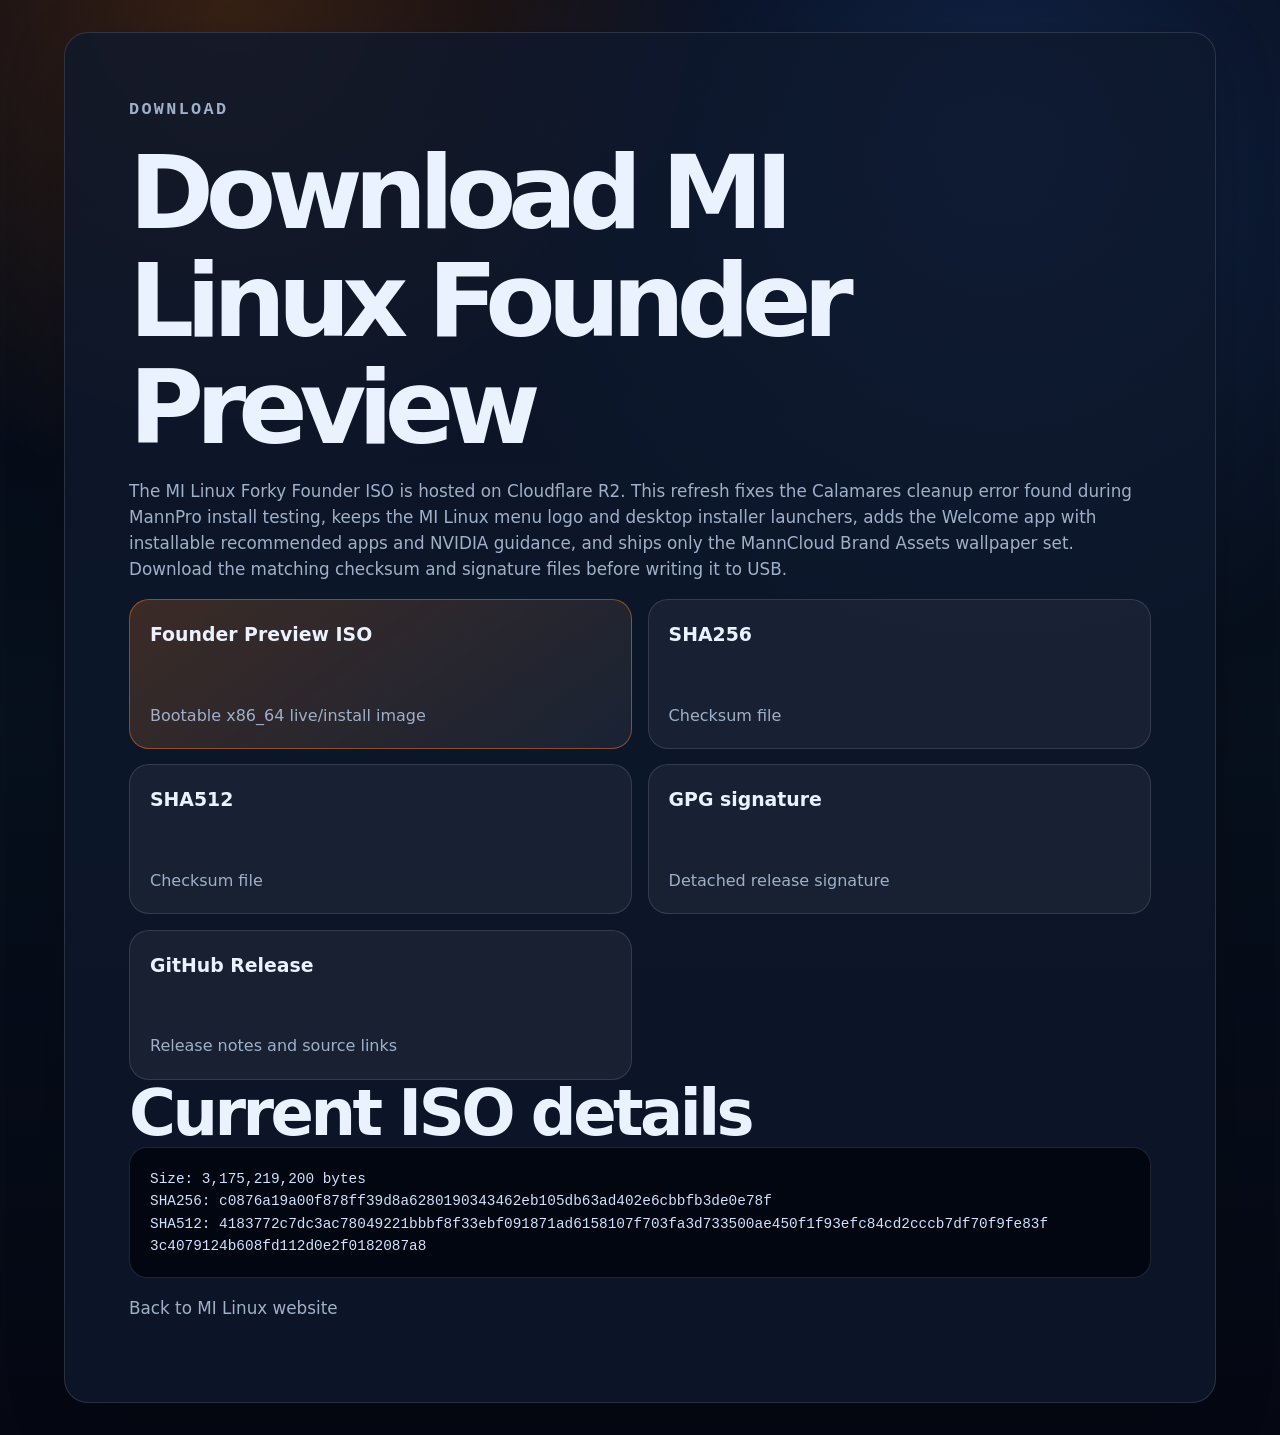
==== website/download.html @ e1844ff9 "Publish MI Linux downloads through Cloudflare R2" ====
<!doctype html>
<html lang="en">
<head>
  <meta charset="utf-8">
  <meta name="viewport" content="width=device-width, initial-scale=1">
  <title>Download MI Linux</title>
  <link rel="stylesheet" href="style.css">
</head>
<body>
  <main class="panel" style="margin-top:2rem">
    <p class="eyebrow">Download</p>
    <h1>Download MI Linux Founder Preview</h1>
    <p>The MI Linux Forky Founder ISO is hosted on Cloudflare R2. This refresh fixes the Calamares cleanup error found during MannPro install testing, keeps the MI Linux menu logo and desktop installer launchers, adds the Welcome app with installable recommended apps and NVIDIA guidance, and ships only the MannCloud Brand Assets wallpaper set. Download the matching checksum and signature files before writing it to USB.</p>
    <div class="download-grid">
      <a class="download-card highlight" href="https://pub-8cb27617fff04109ab14c6a58945ce2d.r2.dev/founder-preview/mi-linux-forky-founder-amd64.iso"><strong>Founder Preview ISO</strong><span>Bootable x86_64 live/install image</span></a>
      <a class="download-card" href="https://pub-8cb27617fff04109ab14c6a58945ce2d.r2.dev/founder-preview/mi-linux-forky-founder-amd64.iso.sha256"><strong>SHA256</strong><span>Checksum file</span></a>
      <a class="download-card" href="https://pub-8cb27617fff04109ab14c6a58945ce2d.r2.dev/founder-preview/mi-linux-forky-founder-amd64.iso.sha512"><strong>SHA512</strong><span>Checksum file</span></a>
      <a class="download-card" href="https://pub-8cb27617fff04109ab14c6a58945ce2d.r2.dev/founder-preview/mi-linux-forky-founder-amd64.iso.sig"><strong>GPG signature</strong><span>Detached release signature</span></a>
      <a class="download-card" href="https://github.com/robertlmann02/mi-linux/releases/tag/v0.1.0-founder-preview"><strong>GitHub Release</strong><span>Release notes and source links</span></a>
    </div>
    <h2>Current ISO details</h2>
    <pre class="code">Size: 3,175,219,200 bytes
SHA256: c0876a19a00f878ff39d8a6280190343<wbr>462eb105db63ad402e6cbbfb3de0e78f
SHA512: 4183772c7dc3ac78049221bbbf8f33ebf091871ad6158107<wbr>f703fa3d733500ae450f1f93efc84cd2cccb7df70f9fe83f<wbr>3c4079124b608fd112d0e2f0182087a8</pre>
    <p><a href="index.html">Back to MI Linux website</a></p>
  </main>
</body>
</html>
---- website/style.css ----
:root {
  --bg: #050813;
  --bg-2: #0b1222;
  --panel: rgba(15, 25, 45, 0.78);
  --panel-strong: rgba(20, 31, 54, 0.94);
  --text: #eaf2ff;
  --muted: #9fb0ca;
  --faint: #61708a;
  --orange: #ff821c;
  --orange-2: #ffb14f;
  --blue: #3b82f6;
  --line: rgba(255,255,255,0.12);
  --shadow: 0 24px 80px rgba(0,0,0,0.42);
  --radius: 24px;
  color-scheme: dark;
}
* { box-sizing: border-box; }
html { scroll-behavior: smooth; }
body {
  margin: 0;
  font-family: Inter, ui-sans-serif, system-ui, -apple-system, BlinkMacSystemFont, "Segoe UI", sans-serif;
  color: var(--text);
  background:
    radial-gradient(circle at 18% 0%, rgba(255,130,28,0.20), transparent 31rem),
    radial-gradient(circle at 78% 10%, rgba(59,130,246,0.24), transparent 34rem),
    linear-gradient(180deg, #050813 0%, #07101d 50%, #050813 100%);
  line-height: 1.55;
}
a { color: inherit; text-decoration: none; }
.site-header {
  position: sticky;
  top: 0;
  z-index: 20;
  display: flex;
  justify-content: space-between;
  align-items: center;
  gap: 1.5rem;
  padding: 1rem clamp(1rem, 4vw, 4rem);
  background: rgba(5, 8, 19, 0.78);
  backdrop-filter: blur(18px);
  border-bottom: 1px solid var(--line);
}
.brand img { width: min(300px, 48vw); height: auto; display: block; }
nav { display: flex; gap: 1rem; flex-wrap: wrap; justify-content: flex-end; }
nav a { color: var(--muted); font-weight: 700; font-size: .93rem; }
nav a:hover { color: var(--orange-2); }
main { overflow: hidden; }
.hero {
  min-height: 760px;
  display: grid;
  grid-template-columns: minmax(0, 1.05fr) minmax(320px, .95fr);
  gap: clamp(2rem, 5vw, 5rem);
  align-items: center;
  padding: clamp(4rem, 8vw, 8rem) clamp(1rem, 5vw, 5rem);
}
.eyebrow {
  margin: 0 0 1rem;
  color: var(--orange-2);
  font-family: ui-monospace, SFMono-Regular, Menlo, Consolas, monospace;
  text-transform: uppercase;
  letter-spacing: .14em;
  font-size: .82rem;
  font-weight: 800;
}
h1, h2, h3 { margin: 0; line-height: 1.05; }
h1 {
  font-size: clamp(3.4rem, 8vw, 7.6rem);
  letter-spacing: -0.08em;
  max-width: 900px;
}
h2 { font-size: clamp(2.2rem, 5vw, 4.7rem); letter-spacing: -0.055em; }
h3 { font-size: 1.22rem; letter-spacing: -0.02em; }
.lede {
  color: var(--muted);
  font-size: clamp(1.1rem, 1.8vw, 1.45rem);
  max-width: 780px;
  margin: 1.35rem 0 2rem;
}
.hero-actions, .link-row { display: flex; gap: .9rem; flex-wrap: wrap; align-items: center; }
.button {
  display: inline-flex;
  align-items: center;
  justify-content: center;
  min-height: 50px;
  padding: .85rem 1.15rem;
  border-radius: 999px;
  font-weight: 900;
  border: 1px solid var(--line);
}
.button.primary { background: linear-gradient(135deg, var(--orange), #ff9e2c); color: #140800; box-shadow: 0 12px 34px rgba(255,130,28,.28); }
.button.secondary { background: rgba(255,255,255,.06); color: var(--text); }
.release-facts {
  display: grid;
  grid-template-columns: repeat(2, minmax(0, 1fr));
  gap: .85rem;
  max-width: 720px;
  margin: 2.4rem 0 0;
}
.release-facts div {
  padding: 1rem;
  border: 1px solid var(--line);
  border-radius: 18px;
  background: rgba(255,255,255,.045);
}
dt { color: var(--faint); font-size: .75rem; text-transform: uppercase; letter-spacing: .12em; font-weight: 900; }
dd { margin: .25rem 0 0; color: var(--text); font-weight: 800; }
.hero-card {
  min-height: 560px;
  position: relative;
  border: 1px solid rgba(255,255,255,.14);
  border-radius: 34px;
  background:
    linear-gradient(145deg, rgba(255,255,255,.08), rgba(255,255,255,.02)),
    radial-gradient(circle at 80% 15%, rgba(255,130,28,.28), transparent 18rem),
    radial-gradient(circle at 18% 78%, rgba(59,130,246,.24), transparent 20rem),
    #08101d;
  box-shadow: var(--shadow);
  overflow: hidden;
  padding: clamp(1.2rem, 3vw, 2.2rem);
  display: flex;
  flex-direction: column;
  justify-content: center;
}
.screen-glow { position: absolute; inset: 10%; background: radial-gradient(circle, rgba(255,130,28,.15), transparent 55%); filter: blur(30px); }
.hero-logo { position: relative; width: 100%; max-width: 620px; margin: 0 auto 2rem; filter: drop-shadow(0 20px 30px rgba(0,0,0,.32)); }
.terminal-card {
  position: relative;
  background: rgba(2,6,16,.88);
  border: 1px solid rgba(255,255,255,.15);
  border-radius: 18px;
  padding: 1rem;
}
.dot { width: 10px; height: 10px; border-radius: 50%; display: inline-block; margin-right: .35rem; }
.dot.orange { background: var(--orange); } .dot.blue { background: var(--blue); } .dot.gray { background: var(--faint); }
pre { white-space: pre-wrap; color: #cfe2ff; font-family: ui-monospace, SFMono-Regular, Menlo, Consolas, monospace; font-size: .9rem; margin: 1rem 0 0; }
.panel, .features, .install, .source-band {
  margin: clamp(1rem, 3vw, 2rem) clamp(1rem, 5vw, 5rem);
  padding: clamp(2rem, 5vw, 4.5rem);
  border: 1px solid var(--line);
  border-radius: var(--radius);
  background: var(--panel);
  box-shadow: 0 16px 60px rgba(0,0,0,.18);
}
.download-panel, .verify-panel, .about-panel, .source-band { display: grid; grid-template-columns: minmax(0, .8fr) minmax(320px, 1fr); gap: 2rem; align-items: center; }
.panel p, article p, .source-band p { color: var(--muted); font-size: 1.05rem; }
.about-panel strong { color: var(--text); }
.download-grid, .feature-grid { display: grid; grid-template-columns: repeat(2, minmax(0, 1fr)); gap: .95rem; }
.download-card, article {
  min-height: 150px;
  display: flex;
  flex-direction: column;
  justify-content: space-between;
  gap: 1rem;
  padding: 1.25rem;
  border-radius: 20px;
  border: 1px solid var(--line);
  background: rgba(255,255,255,.052);
}
.download-card strong { font-size: 1.18rem; }
.download-card span { color: var(--muted); }
.download-card.highlight { border-color: rgba(255,130,28,.45); background: linear-gradient(145deg, rgba(255,130,28,.20), rgba(255,255,255,.055)); }
.section-heading { max-width: 840px; margin-bottom: 2rem; }
.feature-grid { grid-template-columns: repeat(3, minmax(0, 1fr)); }
article { min-height: 220px; }
article h3 { color: var(--orange-2); }
.code {
  margin: 0;
  padding: 1.25rem;
  border-radius: 18px;
  background: #020610;
  border: 1px solid var(--line);
  max-width: 100%;
  overflow-wrap: anywhere;
  word-break: break-word;
}
.steps { list-style: none; padding: 0; margin: 0; display: grid; gap: .8rem; counter-reset: step; }
.steps li { counter-increment: step; display: grid; grid-template-columns: auto 1fr; gap: .9rem; align-items: start; padding: 1rem; border-radius: 18px; background: rgba(255,255,255,.045); border: 1px solid var(--line); }
.steps li::before { content: counter(step); display: grid; place-items: center; width: 34px; height: 34px; border-radius: 50%; background: var(--orange); color: #180a00; font-weight: 900; }
.steps strong { display: block; }
.steps span { color: var(--muted); }
.link-row { margin-top: 1.4rem; }
.link-row a { color: var(--orange-2); font-weight: 900; border-bottom: 1px solid rgba(255,177,79,.45); }
.source-band { background: linear-gradient(135deg, rgba(255,130,28,.18), rgba(59,130,246,.10)), var(--panel-strong); }
footer { text-align: center; padding: 3rem 1rem 4rem; color: var(--muted); }
footer img { width: min(360px, 72vw); display: block; margin: 0 auto 1rem; }
.small { color: var(--faint); font-size: .9rem; }
@media (max-width: 980px) {
  .hero, .download-panel, .verify-panel, .about-panel, .source-band { grid-template-columns: 1fr; }
  .feature-grid { grid-template-columns: repeat(2, minmax(0, 1fr)); }
}
@media (max-width: 680px) {
  .site-header { position: static; align-items: flex-start; }
  nav { display: none; }
  .hero { min-height: auto; padding-top: 3rem; }
  .release-facts, .download-grid, .feature-grid { grid-template-columns: 1fr; }
  .hero-card { min-height: 420px; }
}

.tour-hero { min-height: 680px; }
.tour-shot {
  margin: 0;
  border: 1px solid var(--line);
  border-radius: 24px;
  background: rgba(255,255,255,.045);
  box-shadow: var(--shadow);
  overflow: hidden;
}
.tour-shot img {
  width: 100%;
  display: block;
  aspect-ratio: 16 / 10;
  object-fit: cover;
  background: #020610;
}
.tour-shot figcaption {
  padding: .9rem 1rem 1rem;
  color: var(--muted);
  font-size: .95rem;
  border-top: 1px solid var(--line);
}
.hero-shot { align-self: center; }
.tour-section { align-items: start; }
.tour-grid.two {
  display: grid;
  grid-template-columns: repeat(2, minmax(0, 1fr));
  gap: 1rem;
}
.tour-shot.wide img { aspect-ratio: 16 / 9; }
.tour-cards article { min-height: 180px; }
@media (max-width: 760px) {
  .tour-grid.two { grid-template-columns: 1fr; }
}
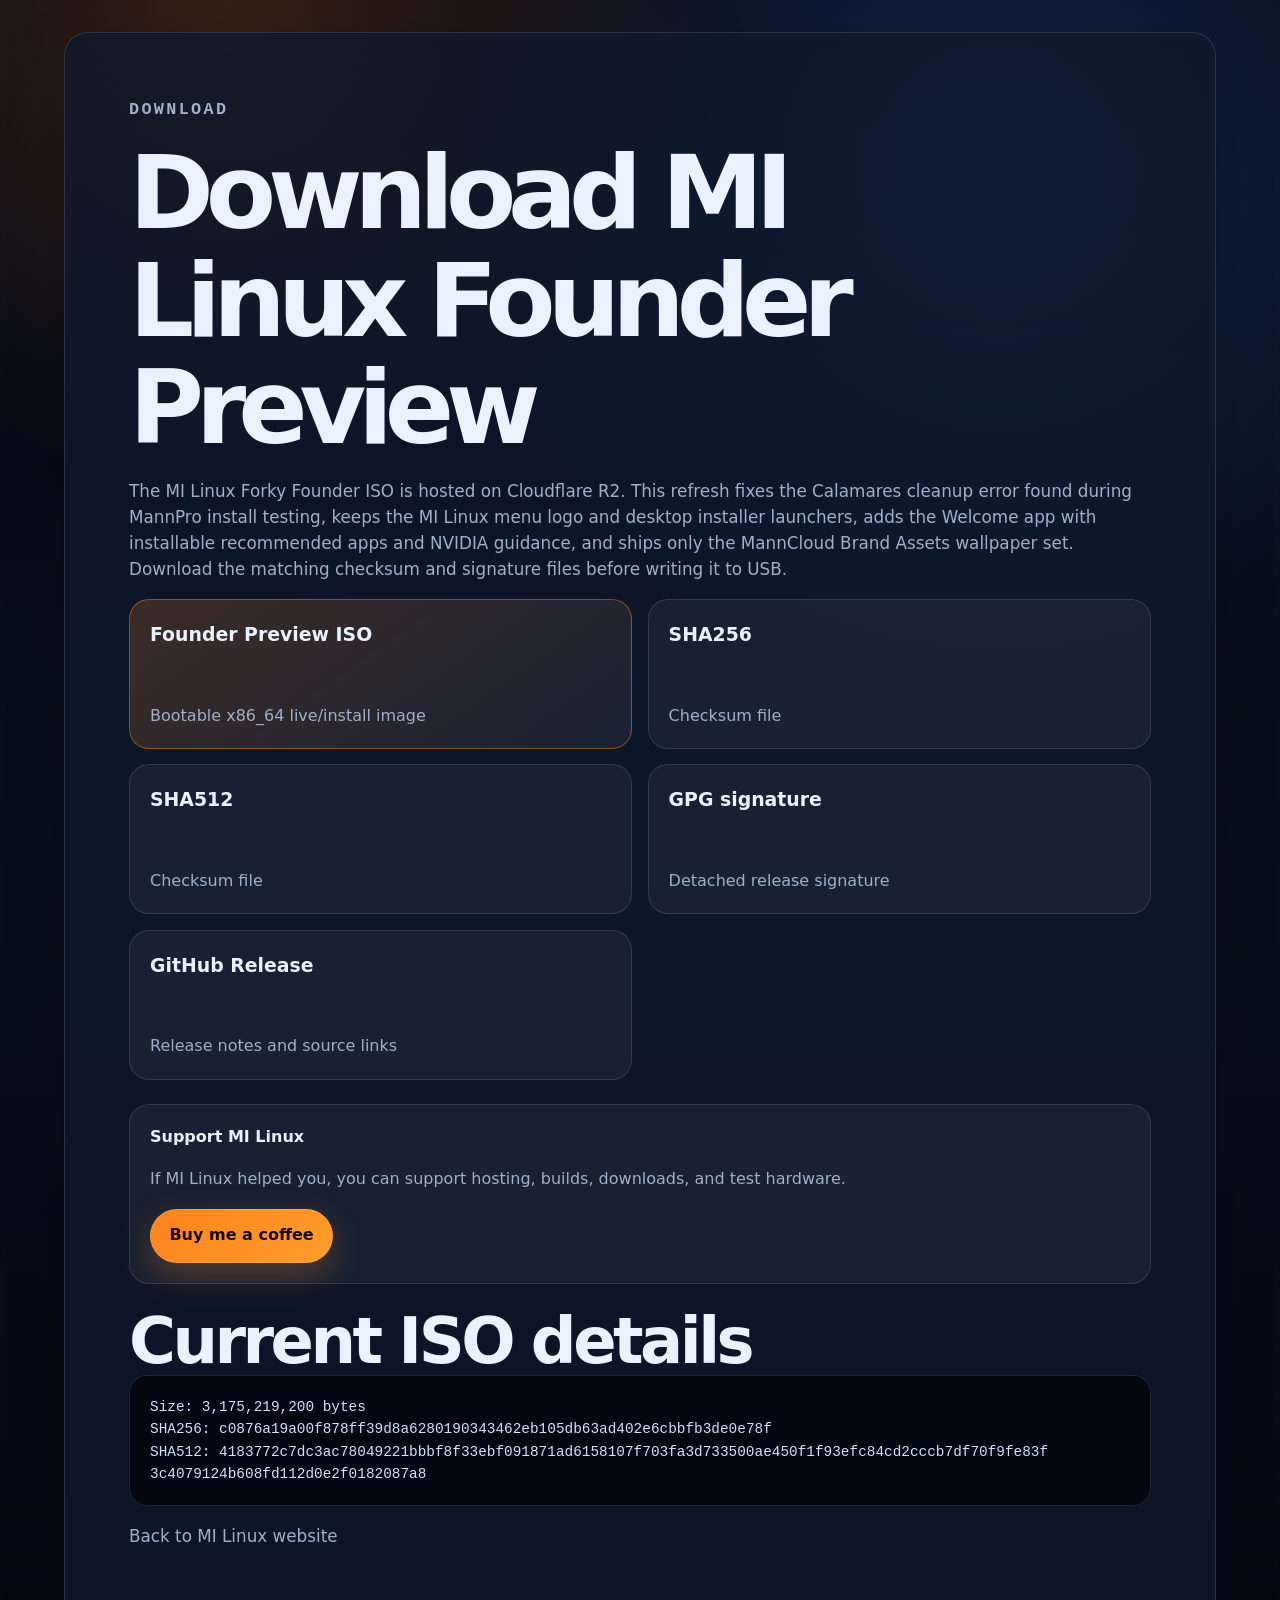
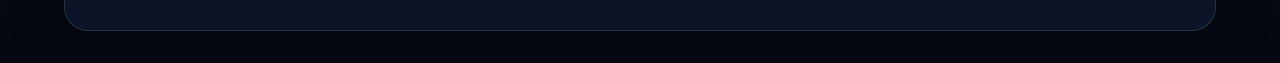
==== commit 7e65ae25: "Add MI Linux support link" ====
--- a/website/download.html
+++ b/website/download.html
@@ -18,6 +18,11 @@
       <a class="download-card" href="https://pub-8cb27617fff04109ab14c6a58945ce2d.r2.dev/founder-preview/mi-linux-forky-founder-amd64.iso.sig"><strong>GPG signature</strong><span>Detached release signature</span></a>
       <a class="download-card" href="https://github.com/robertlmann02/mi-linux/releases/tag/v0.1.0-founder-preview"><strong>GitHub Release</strong><span>Release notes and source links</span></a>
     </div>
+    <section class="support-card standalone-support">
+      <strong>Support MI Linux</strong>
+      <span>If MI Linux helped you, you can support hosting, builds, downloads, and test hardware.</span>
+      <a class="button primary" href="https://buymeacoffee.com/robertlmann02">Buy me a coffee</a>
+    </section>
     <h2>Current ISO details</h2>
     <pre class="code">Size: 3,175,219,200 bytes
 SHA256: c0876a19a00f878ff39d8a6280190343<wbr>462eb105db63ad402e6cbbfb3de0e78f
--- a/website/style.css
+++ b/website/style.css
@@ -141,11 +141,11 @@
   background: var(--panel);
   box-shadow: 0 16px 60px rgba(0,0,0,.18);
 }
-.download-panel, .verify-panel, .about-panel, .source-band { display: grid; grid-template-columns: minmax(0, .8fr) minmax(320px, 1fr); gap: 2rem; align-items: center; }
+.download-panel, .verify-panel, .about-panel, .source-band, .support-panel { display: grid; grid-template-columns: minmax(0, .8fr) minmax(320px, 1fr); gap: 2rem; align-items: center; }
 .panel p, article p, .source-band p { color: var(--muted); font-size: 1.05rem; }
 .about-panel strong { color: var(--text); }
 .download-grid, .feature-grid { display: grid; grid-template-columns: repeat(2, minmax(0, 1fr)); gap: .95rem; }
-.download-card, article {
+.download-card, article, .support-card {
   min-height: 150px;
   display: flex;
   flex-direction: column;
@@ -157,7 +157,10 @@
   background: rgba(255,255,255,.052);
 }
 .download-card strong { font-size: 1.18rem; }
-.download-card span { color: var(--muted); }
+.download-card span, .support-card span { color: var(--muted); }
+.support-card { min-height: 180px; }
+.support-card .button { width: fit-content; }
+.standalone-support { margin: 1.5rem 0; }
 .download-card.highlight { border-color: rgba(255,130,28,.45); background: linear-gradient(145deg, rgba(255,130,28,.20), rgba(255,255,255,.055)); }
 .section-heading { max-width: 840px; margin-bottom: 2rem; }
 .feature-grid { grid-template-columns: repeat(3, minmax(0, 1fr)); }
@@ -180,12 +183,12 @@
 .steps span { color: var(--muted); }
 .link-row { margin-top: 1.4rem; }
 .link-row a { color: var(--orange-2); font-weight: 900; border-bottom: 1px solid rgba(255,177,79,.45); }
-.source-band { background: linear-gradient(135deg, rgba(255,130,28,.18), rgba(59,130,246,.10)), var(--panel-strong); }
+.source-band, .support-panel { background: linear-gradient(135deg, rgba(255,130,28,.18), rgba(59,130,246,.10)), var(--panel-strong); }
 footer { text-align: center; padding: 3rem 1rem 4rem; color: var(--muted); }
 footer img { width: min(360px, 72vw); display: block; margin: 0 auto 1rem; }
 .small { color: var(--faint); font-size: .9rem; }
 @media (max-width: 980px) {
-  .hero, .download-panel, .verify-panel, .about-panel, .source-band { grid-template-columns: 1fr; }
+  .hero, .download-panel, .verify-panel, .about-panel, .source-band, .support-panel { grid-template-columns: 1fr; }
   .feature-grid { grid-template-columns: repeat(2, minmax(0, 1fr)); }
 }
 @media (max-width: 680px) {
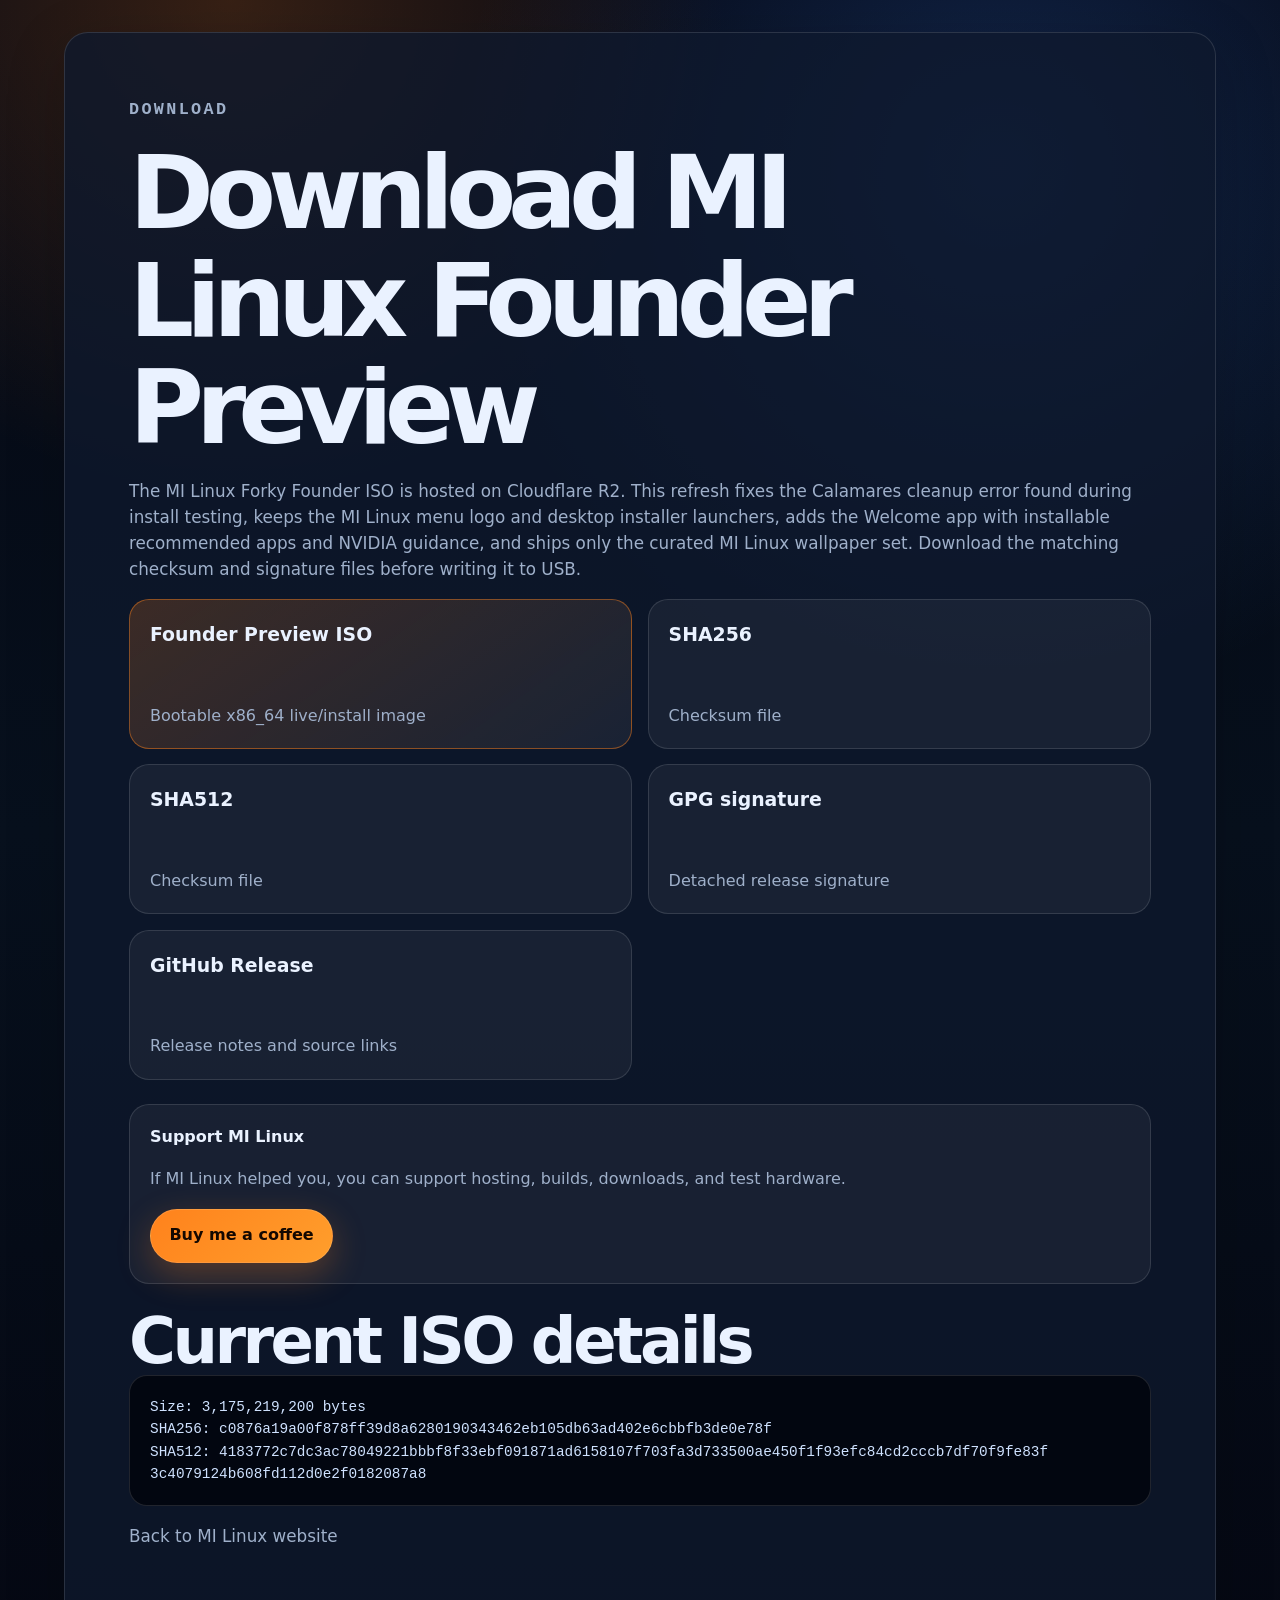
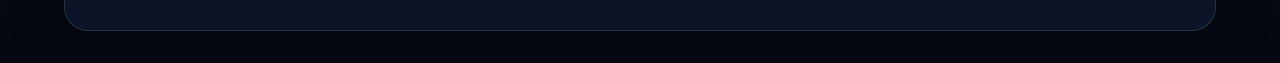
==== commit f7a3b06c: "docs: sanitize public operational runner details" ====
--- a/website/download.html
+++ b/website/download.html
@@ -3,14 +3,27 @@
 <head>
   <meta charset="utf-8">
   <meta name="viewport" content="width=device-width, initial-scale=1">
-  <title>Download MI Linux</title>
+  <meta name="description" content="Download the MI Linux Forky Founder Preview ISO, SHA256 and SHA512 checksums, GPG signature, release notes, and source links for the Mann Industries Linux desktop OS.">
+  <title>Download MI Linux Founder Preview ISO</title>
+
+  <meta name="robots" content="index, follow">
+  <meta property="og:site_name" content="Mann Industries">
+  <meta property="og:type" content="website">
+  <meta property="og:title" content="Download MI Linux Founder Preview ISO">
+  <meta property="og:description" content="Download the MI Linux Forky Founder Preview ISO, SHA256 and SHA512 checksums, GPG signature, release notes, and source links for the Mann Industries Linux desktop OS.">
+  <meta property="og:url" content="https://mi-linux.mannindustries.org/download.html">
+  <meta property="og:image" content="https://mi-linux.mannindustries.org/assets/mannindustries-logo.png">
+  <meta name="twitter:card" content="summary_large_image">
+  <meta name="twitter:title" content="Download MI Linux Founder Preview ISO">
+  <meta name="twitter:description" content="Download the MI Linux Forky Founder Preview ISO, SHA256 and SHA512 checksums, GPG signature, release notes, and source links for the Mann Industries Linux desktop OS.">
+  <meta name="twitter:image" content="https://mi-linux.mannindustries.org/assets/mannindustries-logo.png">
   <link rel="stylesheet" href="style.css">
 </head>
 <body>
   <main class="panel" style="margin-top:2rem">
     <p class="eyebrow">Download</p>
     <h1>Download MI Linux Founder Preview</h1>
-    <p>The MI Linux Forky Founder ISO is hosted on Cloudflare R2. This refresh fixes the Calamares cleanup error found during MannPro install testing, keeps the MI Linux menu logo and desktop installer launchers, adds the Welcome app with installable recommended apps and NVIDIA guidance, and ships only the MannCloud Brand Assets wallpaper set. Download the matching checksum and signature files before writing it to USB.</p>
+    <p>The MI Linux Forky Founder ISO is hosted on Cloudflare R2. This refresh fixes the Calamares cleanup error found during install testing, keeps the MI Linux menu logo and desktop installer launchers, adds the Welcome app with installable recommended apps and NVIDIA guidance, and ships only the curated MI Linux wallpaper set. Download the matching checksum and signature files before writing it to USB.</p>
     <div class="download-grid">
       <a class="download-card highlight" href="https://pub-8cb27617fff04109ab14c6a58945ce2d.r2.dev/founder-preview/mi-linux-forky-founder-amd64.iso"><strong>Founder Preview ISO</strong><span>Bootable x86_64 live/install image</span></a>
       <a class="download-card" href="https://pub-8cb27617fff04109ab14c6a58945ce2d.r2.dev/founder-preview/mi-linux-forky-founder-amd64.iso.sha256"><strong>SHA256</strong><span>Checksum file</span></a>
--- a/website/style.css
+++ b/website/style.css
@@ -158,6 +158,7 @@
 }
 .download-card strong { font-size: 1.18rem; }
 .download-card span, .support-card span { color: var(--muted); }
+.support-grid { display: grid; grid-template-columns: repeat(2, minmax(0, 1fr)); gap: .95rem; }
 .support-card { min-height: 180px; }
 .support-card .button { width: fit-content; }
 .standalone-support { margin: 1.5rem 0; }
@@ -193,6 +194,7 @@
 }
 @media (max-width: 680px) {
   .site-header { position: static; align-items: flex-start; }
+  .support-grid { grid-template-columns: 1fr; }
   nav { display: none; }
   .hero { min-height: auto; padding-top: 3rem; }
   .release-facts, .download-grid, .feature-grid { grid-template-columns: 1fr; }
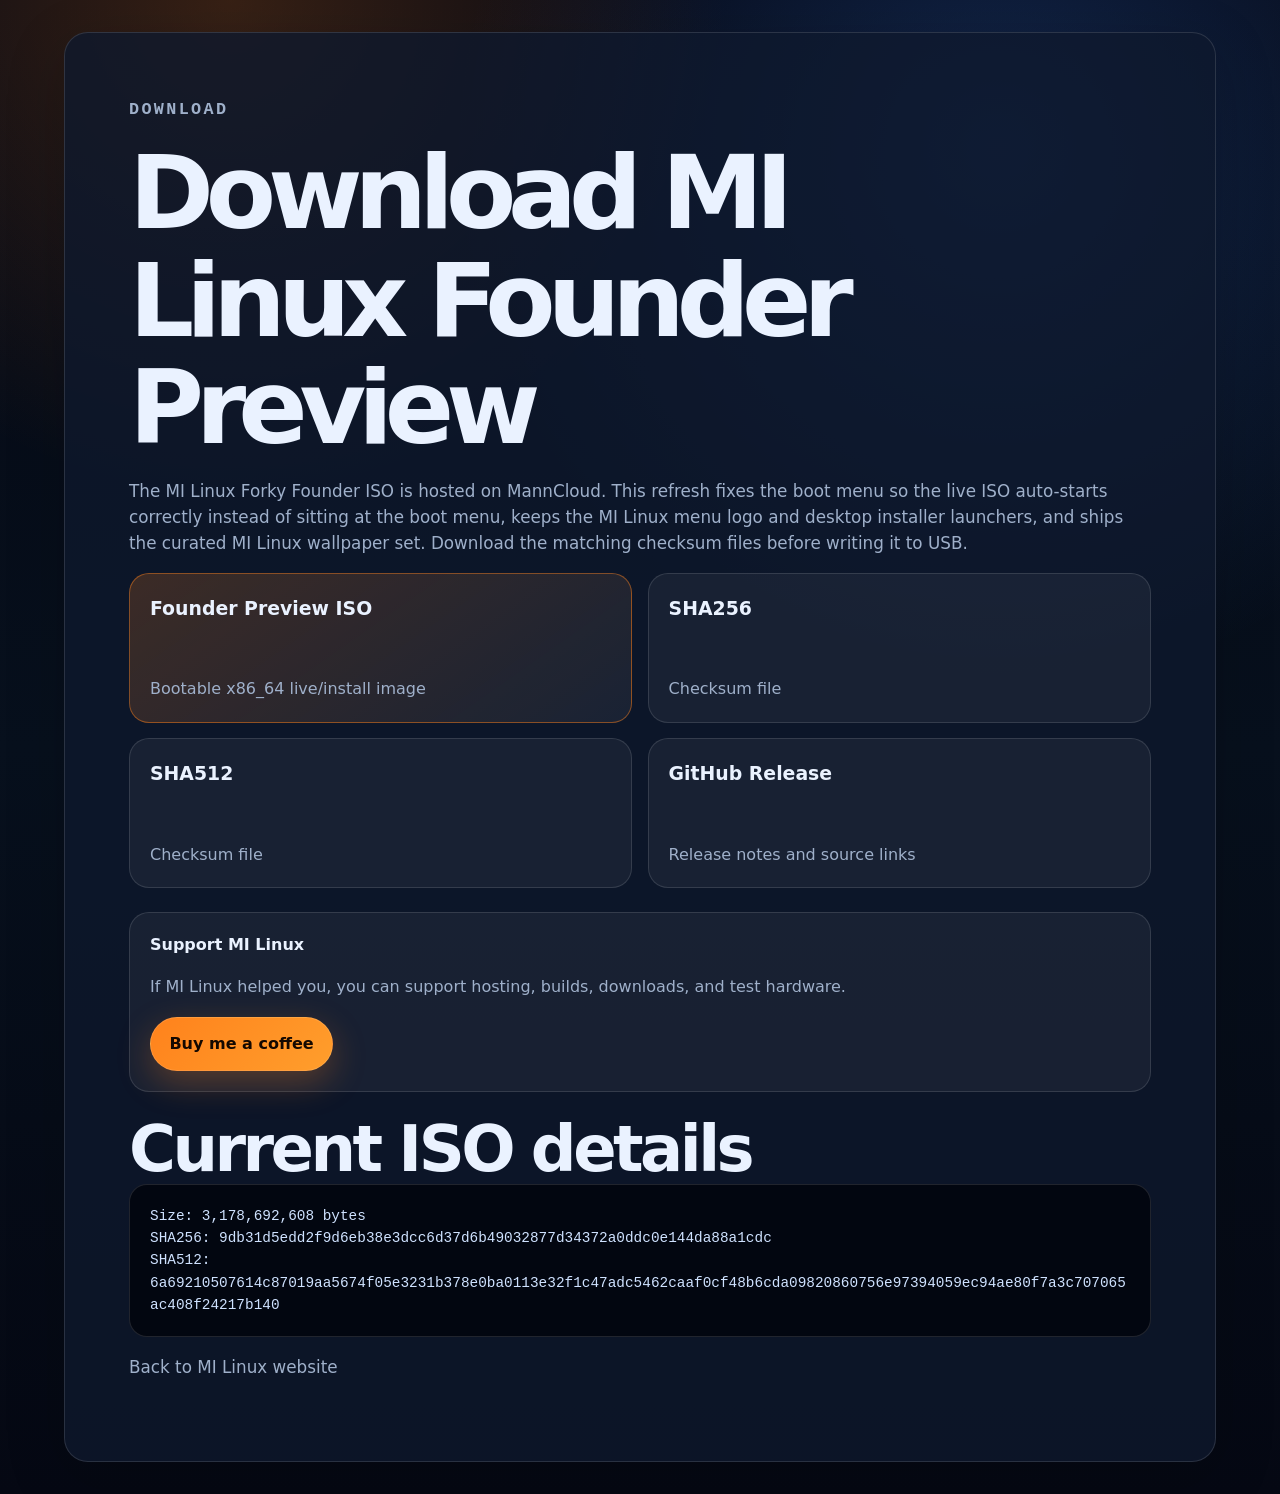
==== commit 423d5c4c: "Fix MI Linux ISO boot menu auto-start" ====
--- a/website/download.html
+++ b/website/download.html
@@ -3,19 +3,19 @@
 <head>
   <meta charset="utf-8">
   <meta name="viewport" content="width=device-width, initial-scale=1">
-  <meta name="description" content="Download the MI Linux Forky Founder Preview ISO, SHA256 and SHA512 checksums, GPG signature, release notes, and source links for the Mann Industries Linux desktop OS.">
+  <meta name="description" content="Download the MI Linux Forky Founder Preview ISO, SHA256 and SHA512 checksums, release notes, and source links for the Mann Industries Linux desktop OS.">
   <title>Download MI Linux Founder Preview ISO</title>
 
   <meta name="robots" content="index, follow">
   <meta property="og:site_name" content="Mann Industries">
   <meta property="og:type" content="website">
   <meta property="og:title" content="Download MI Linux Founder Preview ISO">
-  <meta property="og:description" content="Download the MI Linux Forky Founder Preview ISO, SHA256 and SHA512 checksums, GPG signature, release notes, and source links for the Mann Industries Linux desktop OS.">
+  <meta property="og:description" content="Download the MI Linux Forky Founder Preview ISO, SHA256 and SHA512 checksums, release notes, and source links for the Mann Industries Linux desktop OS.">
   <meta property="og:url" content="https://mi-linux.mannindustries.org/download.html">
   <meta property="og:image" content="https://mi-linux.mannindustries.org/assets/mannindustries-logo.png">
   <meta name="twitter:card" content="summary_large_image">
   <meta name="twitter:title" content="Download MI Linux Founder Preview ISO">
-  <meta name="twitter:description" content="Download the MI Linux Forky Founder Preview ISO, SHA256 and SHA512 checksums, GPG signature, release notes, and source links for the Mann Industries Linux desktop OS.">
+  <meta name="twitter:description" content="Download the MI Linux Forky Founder Preview ISO, SHA256 and SHA512 checksums, release notes, and source links for the Mann Industries Linux desktop OS.">
   <meta name="twitter:image" content="https://mi-linux.mannindustries.org/assets/mannindustries-logo.png">
   <link rel="stylesheet" href="style.css">
 </head>
@@ -23,12 +23,11 @@
   <main class="panel" style="margin-top:2rem">
     <p class="eyebrow">Download</p>
     <h1>Download MI Linux Founder Preview</h1>
-    <p>The MI Linux Forky Founder ISO is hosted on Cloudflare R2. This refresh fixes the Calamares cleanup error found during install testing, keeps the MI Linux menu logo and desktop installer launchers, adds the Welcome app with installable recommended apps and NVIDIA guidance, and ships only the curated MI Linux wallpaper set. Download the matching checksum and signature files before writing it to USB.</p>
+    <p>The MI Linux Forky Founder ISO is hosted on MannCloud. This refresh fixes the boot menu so the live ISO auto-starts correctly instead of sitting at the boot menu, keeps the MI Linux menu logo and desktop installer launchers, and ships the curated MI Linux wallpaper set. Download the matching checksum files before writing it to USB.</p>
     <div class="download-grid">
-      <a class="download-card highlight" href="https://pub-8cb27617fff04109ab14c6a58945ce2d.r2.dev/founder-preview/mi-linux-forky-founder-amd64.iso"><strong>Founder Preview ISO</strong><span>Bootable x86_64 live/install image</span></a>
-      <a class="download-card" href="https://pub-8cb27617fff04109ab14c6a58945ce2d.r2.dev/founder-preview/mi-linux-forky-founder-amd64.iso.sha256"><strong>SHA256</strong><span>Checksum file</span></a>
-      <a class="download-card" href="https://pub-8cb27617fff04109ab14c6a58945ce2d.r2.dev/founder-preview/mi-linux-forky-founder-amd64.iso.sha512"><strong>SHA512</strong><span>Checksum file</span></a>
-      <a class="download-card" href="https://pub-8cb27617fff04109ab14c6a58945ce2d.r2.dev/founder-preview/mi-linux-forky-founder-amd64.iso.sig"><strong>GPG signature</strong><span>Detached release signature</span></a>
+      <a class="download-card highlight" href="https://mi-linux.mannindustries.org/downloads/founder-preview/mi-linux-forky-founder-amd64.iso"><strong>Founder Preview ISO</strong><span>Bootable x86_64 live/install image</span></a>
+      <a class="download-card" href="https://mi-linux.mannindustries.org/downloads/founder-preview/mi-linux-forky-founder-amd64.iso.sha256"><strong>SHA256</strong><span>Checksum file</span></a>
+      <a class="download-card" href="https://mi-linux.mannindustries.org/downloads/founder-preview/mi-linux-forky-founder-amd64.iso.sha512"><strong>SHA512</strong><span>Checksum file</span></a>
       <a class="download-card" href="https://github.com/robertlmann02/mi-linux/releases/tag/v0.1.0-founder-preview"><strong>GitHub Release</strong><span>Release notes and source links</span></a>
     </div>
     <section class="support-card standalone-support">
@@ -37,9 +36,9 @@
       <a class="button primary" href="https://buymeacoffee.com/robertlmann02">Buy me a coffee</a>
     </section>
     <h2>Current ISO details</h2>
-    <pre class="code">Size: 3,175,219,200 bytes
-SHA256: c0876a19a00f878ff39d8a6280190343<wbr>462eb105db63ad402e6cbbfb3de0e78f
-SHA512: 4183772c7dc3ac78049221bbbf8f33ebf091871ad6158107<wbr>f703fa3d733500ae450f1f93efc84cd2cccb7df70f9fe83f<wbr>3c4079124b608fd112d0e2f0182087a8</pre>
+    <pre class="code">Size: 3,178,692,608 bytes
+SHA256: 9db31d5edd2f9d6eb38e3dcc6d37d6b49032877d34372a0ddc0e144da88a1cdc
+SHA512: 6a69210507614c87019aa5674f05e3231b378e0ba0113e32f1c47adc5462caaf0cf48b6cda09820860756e97394059ec94ae80f7a3c707065ac408f24217b140</pre>
     <p><a href="index.html">Back to MI Linux website</a></p>
   </main>
 </body>
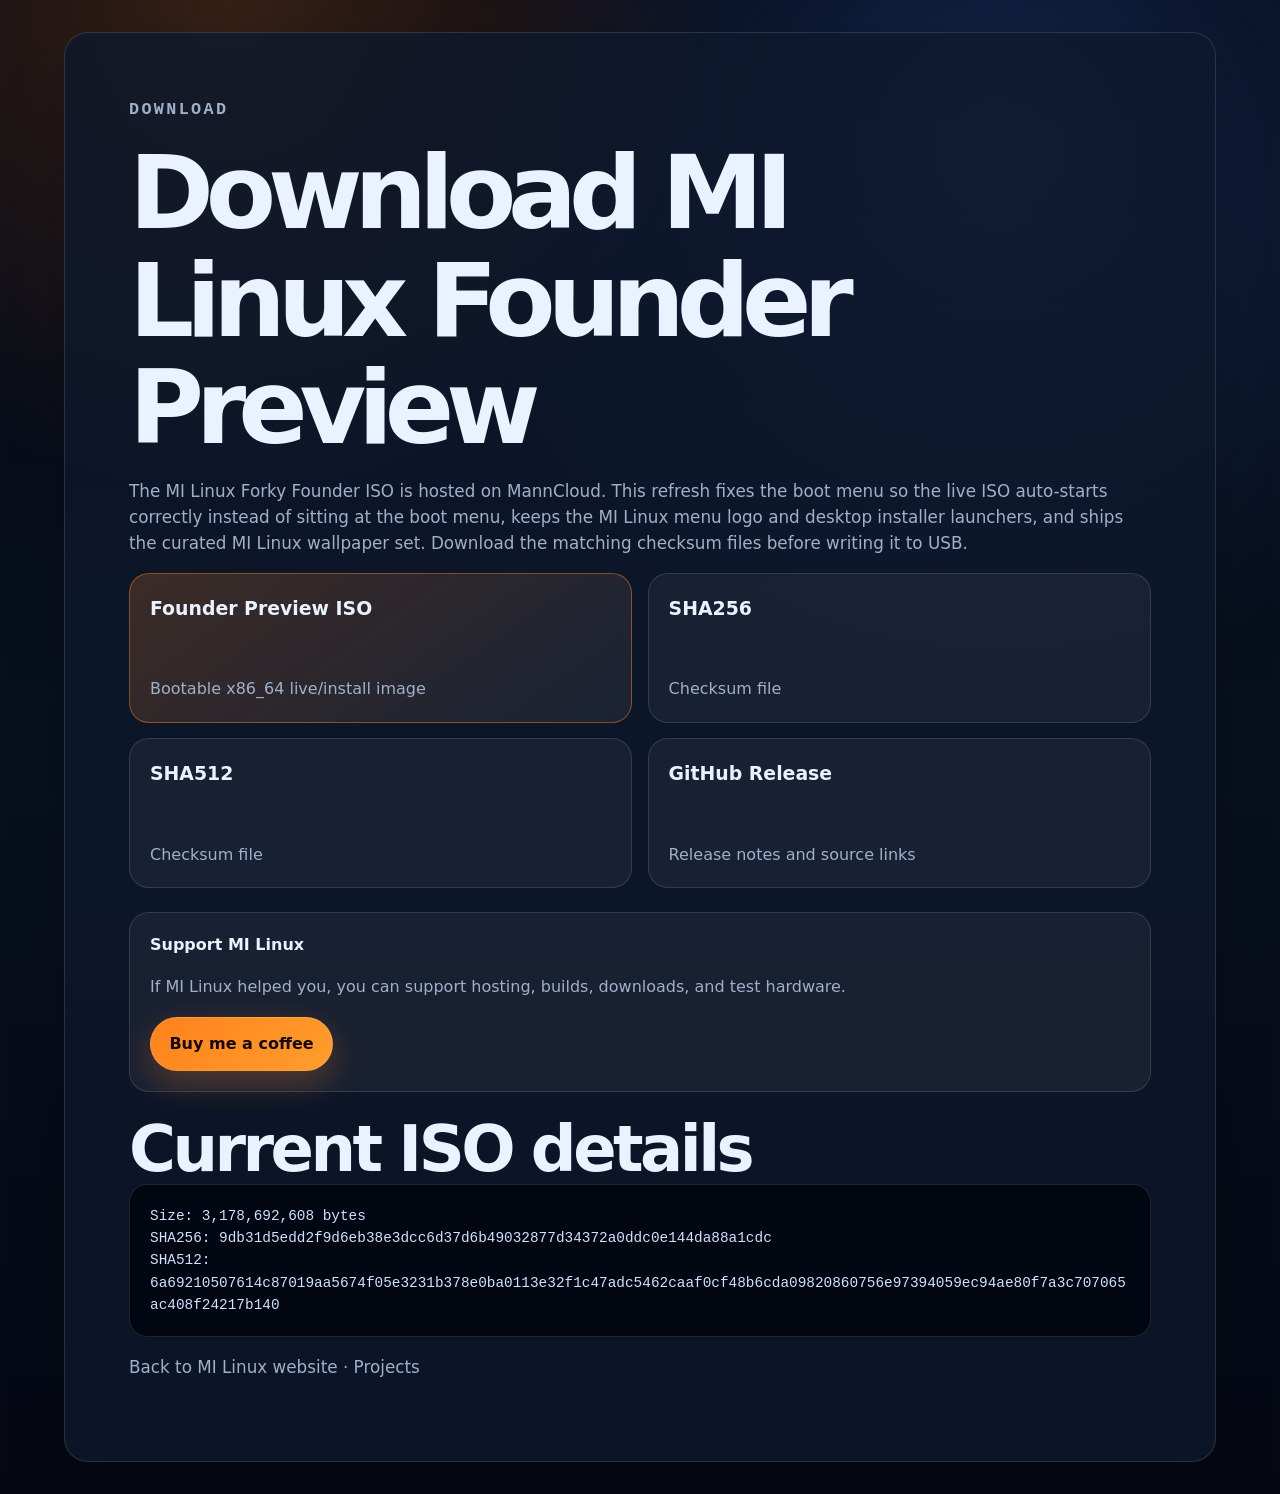
==== commit cdecd8ad: "Add projects landing page" ====
--- a/website/download.html
+++ b/website/download.html
@@ -39,7 +39,7 @@
     <pre class="code">Size: 3,178,692,608 bytes
 SHA256: 9db31d5edd2f9d6eb38e3dcc6d37d6b49032877d34372a0ddc0e144da88a1cdc
 SHA512: 6a69210507614c87019aa5674f05e3231b378e0ba0113e32f1c47adc5462caaf0cf48b6cda09820860756e97394059ec94ae80f7a3c707065ac408f24217b140</pre>
-    <p><a href="index.html">Back to MI Linux website</a></p>
+    <p><a href="index.html">Back to MI Linux website</a> · <a href="projects.html">Projects</a></p>
   </main>
 </body>
 </html>
--- a/website/style.css
+++ b/website/style.css
@@ -141,11 +141,11 @@
   background: var(--panel);
   box-shadow: 0 16px 60px rgba(0,0,0,.18);
 }
-.download-panel, .verify-panel, .about-panel, .source-band, .support-panel { display: grid; grid-template-columns: minmax(0, .8fr) minmax(320px, 1fr); gap: 2rem; align-items: center; }
+.download-panel, .verify-panel, .about-panel, .source-band, .support-panel, .custom-builds-panel, .projects-teaser-panel { display: grid; grid-template-columns: minmax(0, .8fr) minmax(320px, 1fr); gap: 2rem; align-items: center; }
 .panel p, article p, .source-band p { color: var(--muted); font-size: 1.05rem; }
 .about-panel strong { color: var(--text); }
 .download-grid, .feature-grid { display: grid; grid-template-columns: repeat(2, minmax(0, 1fr)); gap: .95rem; }
-.download-card, article, .support-card {
+.download-card, article, .support-card, .teaser-card {
   min-height: 150px;
   display: flex;
   flex-direction: column;
@@ -157,10 +157,11 @@
   background: rgba(255,255,255,.052);
 }
 .download-card strong { font-size: 1.18rem; }
-.download-card span, .support-card span { color: var(--muted); }
-.support-grid { display: grid; grid-template-columns: repeat(2, minmax(0, 1fr)); gap: .95rem; }
+.download-card span, .support-card span, .teaser-card span { color: var(--muted); }
+.support-grid, .build-grid { display: grid; grid-template-columns: repeat(2, minmax(0, 1fr)); gap: .95rem; }
 .support-card { min-height: 180px; }
-.support-card .button { width: fit-content; }
+.build-grid article { min-height: 210px; }
+.support-card .button, .teaser-card .button { width: fit-content; }
 .standalone-support { margin: 1.5rem 0; }
 .download-card.highlight { border-color: rgba(255,130,28,.45); background: linear-gradient(145deg, rgba(255,130,28,.20), rgba(255,255,255,.055)); }
 .section-heading { max-width: 840px; margin-bottom: 2rem; }
@@ -184,20 +185,48 @@
 .steps span { color: var(--muted); }
 .link-row { margin-top: 1.4rem; }
 .link-row a { color: var(--orange-2); font-weight: 900; border-bottom: 1px solid rgba(255,177,79,.45); }
-.source-band, .support-panel { background: linear-gradient(135deg, rgba(255,130,28,.18), rgba(59,130,246,.10)), var(--panel-strong); }
+.source-band, .support-panel, .projects-teaser-panel { background: linear-gradient(135deg, rgba(255,130,28,.18), rgba(59,130,246,.10)), var(--panel-strong); }
+
+.page-hero { min-height: 520px; }
+.project-category { align-items: start; }
+.category-intro { max-width: 860px; margin-bottom: 2rem; }
+.project-grid { display: grid; grid-template-columns: repeat(3, minmax(0, 1fr)); gap: 1rem; }
+.project-card { min-height: 360px; }
+.project-card.featured { border-color: rgba(255,130,28,.45); background: linear-gradient(145deg, rgba(255,130,28,.18), rgba(255,255,255,.055)); }
+.project-card p { margin: 0; }
+.project-meta { display: grid; gap: .6rem; }
+.project-meta span { color: var(--muted); }
+.badge-row { display: flex; flex-wrap: wrap; gap: .45rem; }
+.badge, .status {
+  display: inline-flex;
+  align-items: center;
+  width: fit-content;
+  border: 1px solid var(--line);
+  border-radius: 999px;
+  padding: .28rem .62rem;
+  color: var(--muted);
+  background: rgba(255,255,255,.055);
+  font-size: .78rem;
+  font-weight: 900;
+}
+.status { color: #140800; background: var(--orange-2); border-color: transparent; }
+.project-actions { display: flex; gap: .65rem; flex-wrap: wrap; margin-top: auto; }
+.project-actions .button { min-height: 42px; padding: .65rem .9rem; font-size: .9rem; }
+.contact-band { align-items: center; }
 footer { text-align: center; padding: 3rem 1rem 4rem; color: var(--muted); }
 footer img { width: min(360px, 72vw); display: block; margin: 0 auto 1rem; }
 .small { color: var(--faint); font-size: .9rem; }
 @media (max-width: 980px) {
-  .hero, .download-panel, .verify-panel, .about-panel, .source-band, .support-panel { grid-template-columns: 1fr; }
+  .hero, .download-panel, .verify-panel, .about-panel, .source-band, .support-panel, .custom-builds-panel, .projects-teaser-panel { grid-template-columns: 1fr; }
   .feature-grid { grid-template-columns: repeat(2, minmax(0, 1fr)); }
+  .project-grid { grid-template-columns: repeat(2, minmax(0, 1fr)); }
 }
 @media (max-width: 680px) {
   .site-header { position: static; align-items: flex-start; }
   .support-grid { grid-template-columns: 1fr; }
   nav { display: none; }
   .hero { min-height: auto; padding-top: 3rem; }
-  .release-facts, .download-grid, .feature-grid { grid-template-columns: 1fr; }
+  .release-facts, .download-grid, .feature-grid, .build-grid, .project-grid { grid-template-columns: 1fr; }
   .hero-card { min-height: 420px; }
 }
 
@@ -231,7 +260,15 @@
   gap: 1rem;
 }
 .tour-shot.wide img { aspect-ratio: 16 / 9; }
+.desktop-tour-grid { align-items: stretch; }
+.taskbar-detail img { aspect-ratio: 16 / 2; object-fit: contain; background: #050912; }
 .tour-cards article { min-height: 180px; }
+.os-shot-grid {
+  display: grid;
+  grid-template-columns: repeat(3, minmax(0, 1fr));
+  gap: 1rem;
+}
+.os-shot-grid .tour-shot img { aspect-ratio: 16 / 10; }
 @media (max-width: 760px) {
-  .tour-grid.two { grid-template-columns: 1fr; }
-}
+  .tour-grid.two, .os-shot-grid { grid-template-columns: 1fr; }
+}
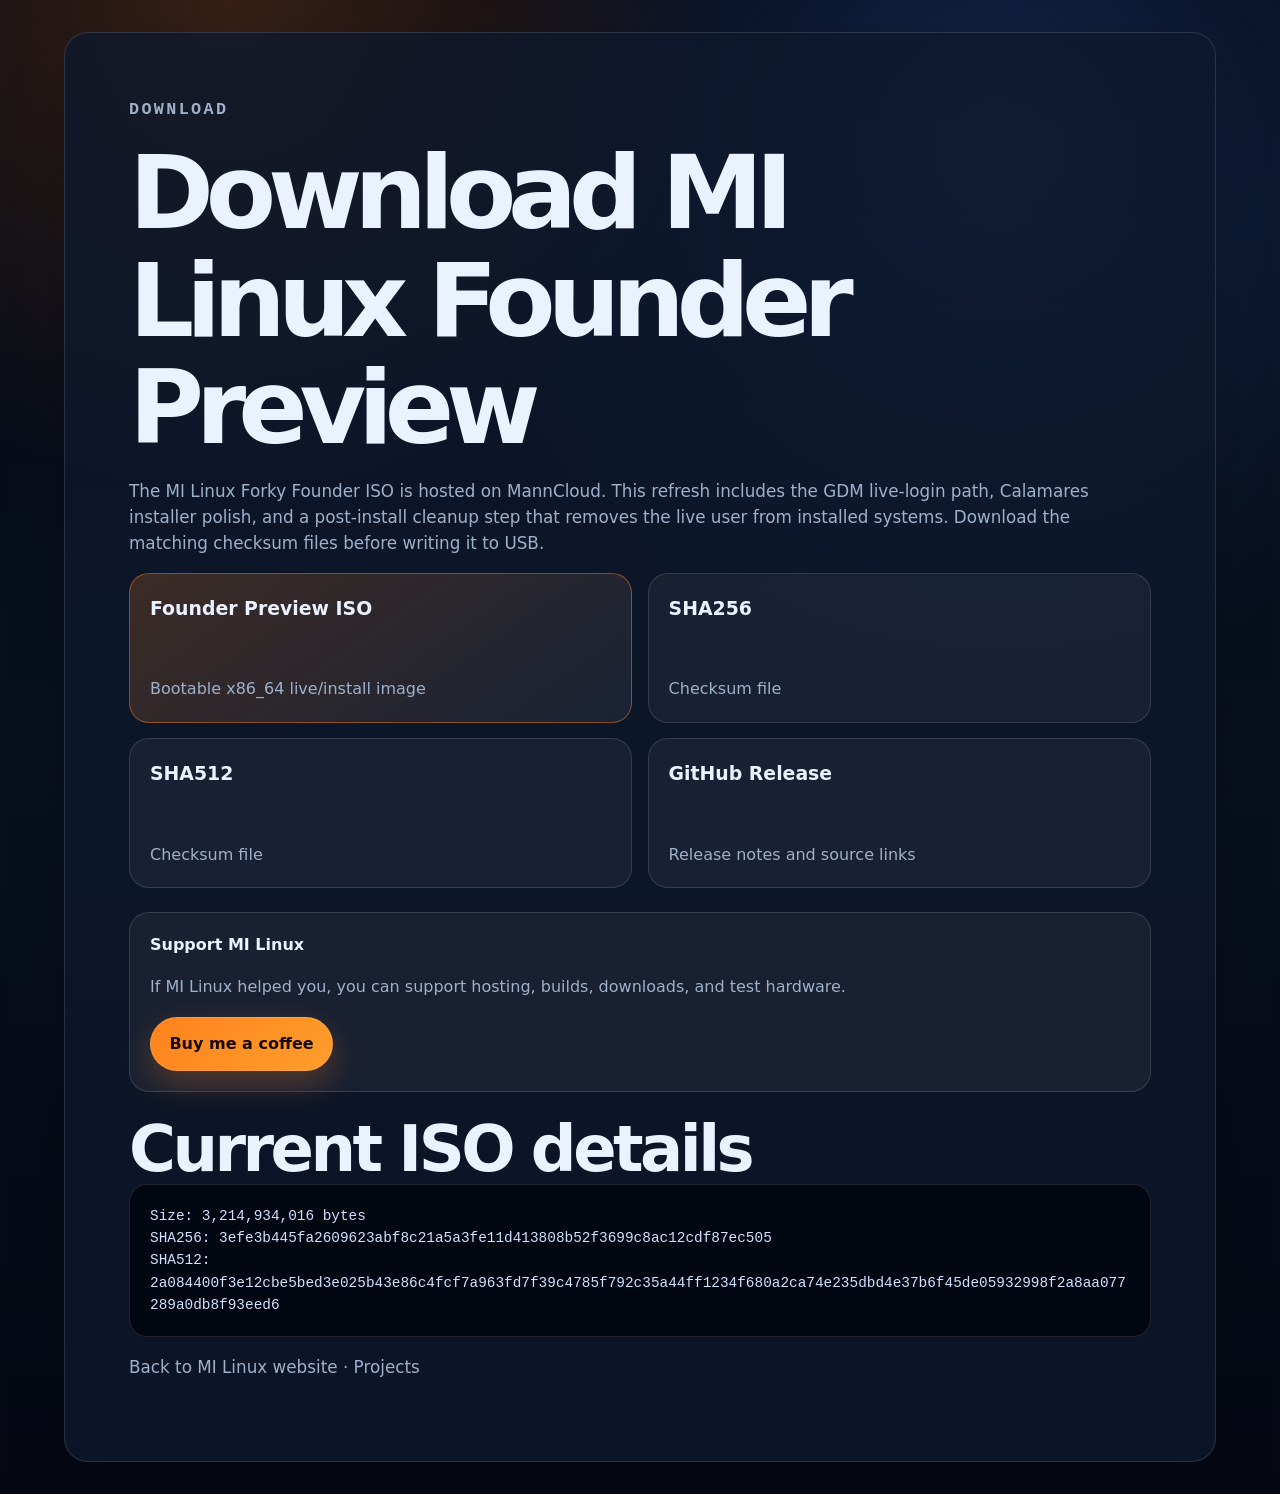
==== commit ace4f1de: "Update Founder Preview ISO checksums on website" ====
--- a/website/download.html
+++ b/website/download.html
@@ -23,7 +23,7 @@
   <main class="panel" style="margin-top:2rem">
     <p class="eyebrow">Download</p>
     <h1>Download MI Linux Founder Preview</h1>
-    <p>The MI Linux Forky Founder ISO is hosted on MannCloud. This refresh fixes the boot menu so the live ISO auto-starts correctly instead of sitting at the boot menu, keeps the MI Linux menu logo and desktop installer launchers, and ships the curated MI Linux wallpaper set. Download the matching checksum files before writing it to USB.</p>
+    <p>The MI Linux Forky Founder ISO is hosted on MannCloud. This refresh includes the GDM live-login path, Calamares installer polish, and a post-install cleanup step that removes the live user from installed systems. Download the matching checksum files before writing it to USB.</p>
     <div class="download-grid">
       <a class="download-card highlight" href="https://mi-linux.mannindustries.org/downloads/founder-preview/mi-linux-forky-founder-amd64.iso"><strong>Founder Preview ISO</strong><span>Bootable x86_64 live/install image</span></a>
       <a class="download-card" href="https://mi-linux.mannindustries.org/downloads/founder-preview/mi-linux-forky-founder-amd64.iso.sha256"><strong>SHA256</strong><span>Checksum file</span></a>
@@ -36,9 +36,9 @@
       <a class="button primary" href="https://buymeacoffee.com/robertlmann02">Buy me a coffee</a>
     </section>
     <h2>Current ISO details</h2>
-    <pre class="code">Size: 3,178,692,608 bytes
-SHA256: 9db31d5edd2f9d6eb38e3dcc6d37d6b49032877d34372a0ddc0e144da88a1cdc
-SHA512: 6a69210507614c87019aa5674f05e3231b378e0ba0113e32f1c47adc5462caaf0cf48b6cda09820860756e97394059ec94ae80f7a3c707065ac408f24217b140</pre>
+    <pre class="code">Size: 3,214,934,016 bytes
+SHA256: 3efe3b445fa2609623abf8c21a5a3fe11d413808b52f3699c8ac12cdf87ec505
+SHA512: 2a084400f3e12cbe5bed3e025b43e86c4fcf7a963fd7f39c4785f792c35a44ff1234f680a2ca74e235dbd4e37b6f45de05932998f2a8aa077289a0db8f93eed6</pre>
     <p><a href="index.html">Back to MI Linux website</a> · <a href="projects.html">Projects</a></p>
   </main>
 </body>
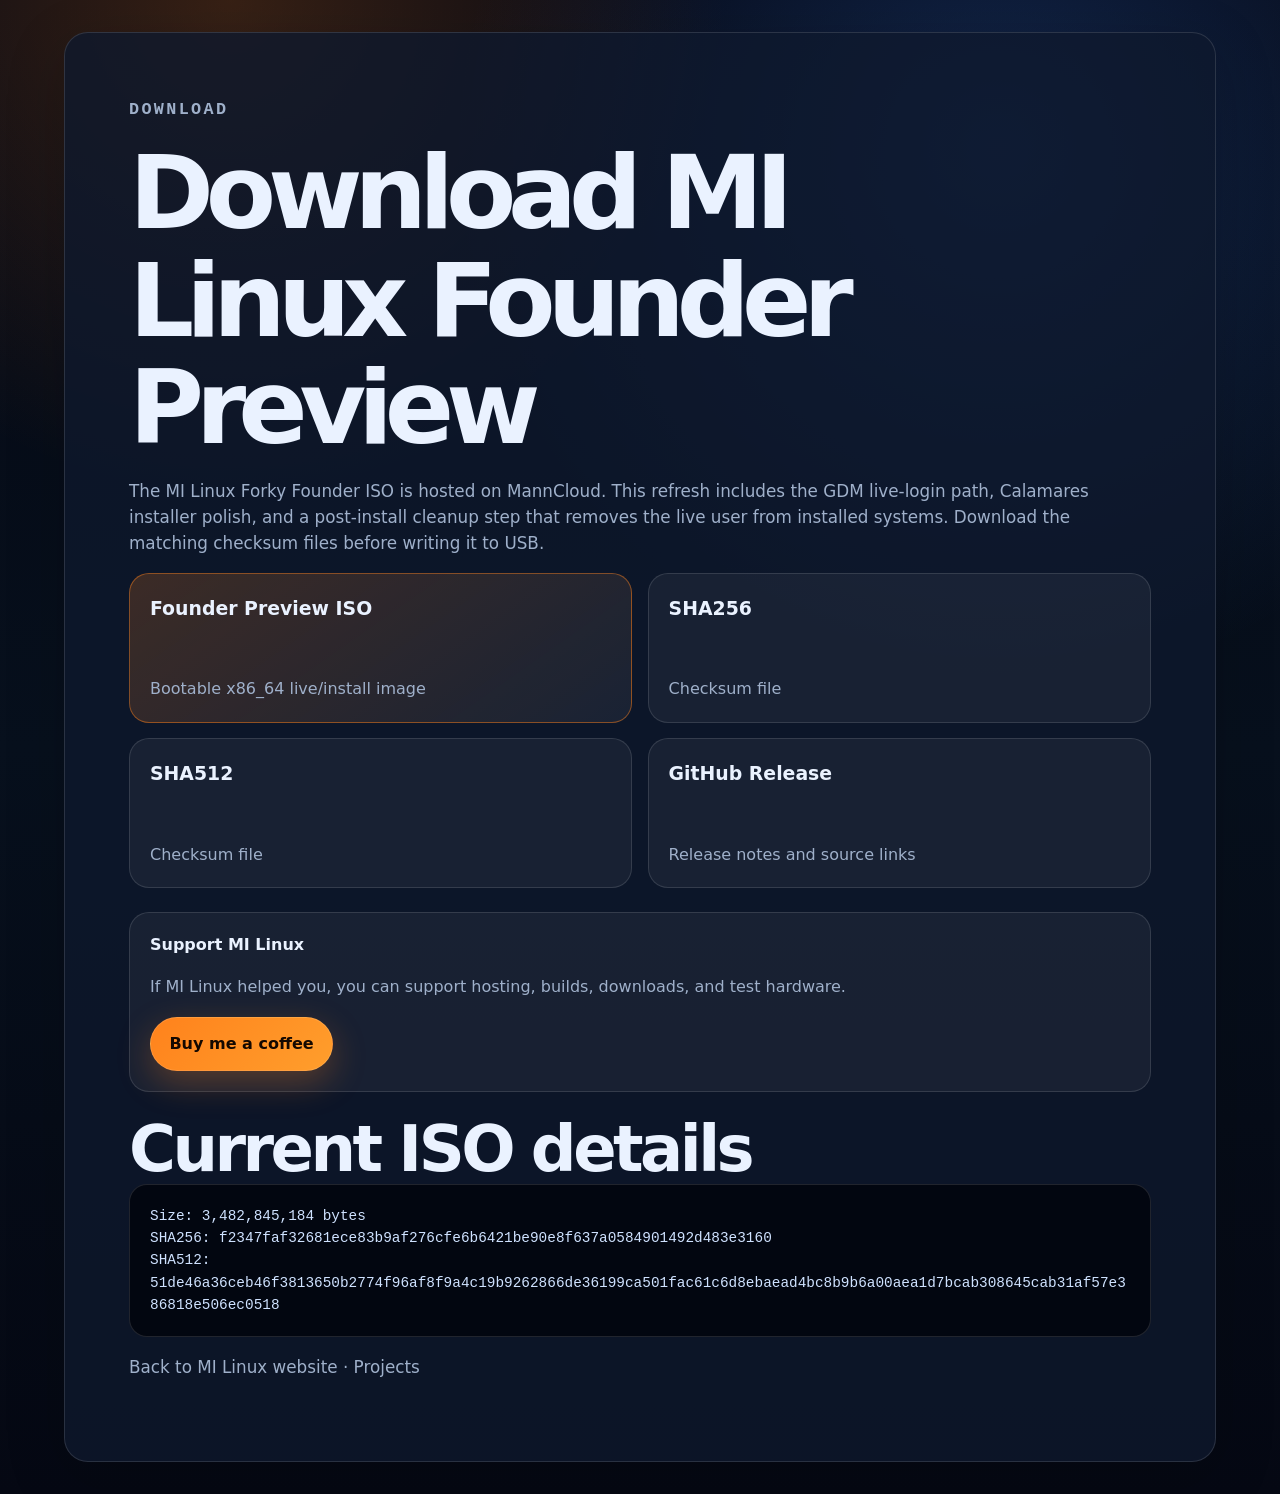
==== commit 4f752239: "Update MI Linux Founder Preview download metadata" ====
--- a/website/download.html
+++ b/website/download.html
@@ -36,9 +36,9 @@
       <a class="button primary" href="https://buymeacoffee.com/robertlmann02">Buy me a coffee</a>
     </section>
     <h2>Current ISO details</h2>
-    <pre class="code">Size: 3,214,934,016 bytes
-SHA256: 3efe3b445fa2609623abf8c21a5a3fe11d413808b52f3699c8ac12cdf87ec505
-SHA512: 2a084400f3e12cbe5bed3e025b43e86c4fcf7a963fd7f39c4785f792c35a44ff1234f680a2ca74e235dbd4e37b6f45de05932998f2a8aa077289a0db8f93eed6</pre>
+    <pre class="code">Size: 3,482,845,184 bytes
+SHA256: f2347faf32681ece83b9af276cfe6b6421be90e8f637a0584901492d483e3160
+SHA512: 51de46a36ceb46f3813650b2774f96af8f9a4c19b9262866de36199ca501fac61c6d8ebaead4bc8b9b6a00aea1d7bcab308645cab31af57e386818e506ec0518</pre>
     <p><a href="index.html">Back to MI Linux website</a> · <a href="projects.html">Projects</a></p>
   </main>
 </body>
